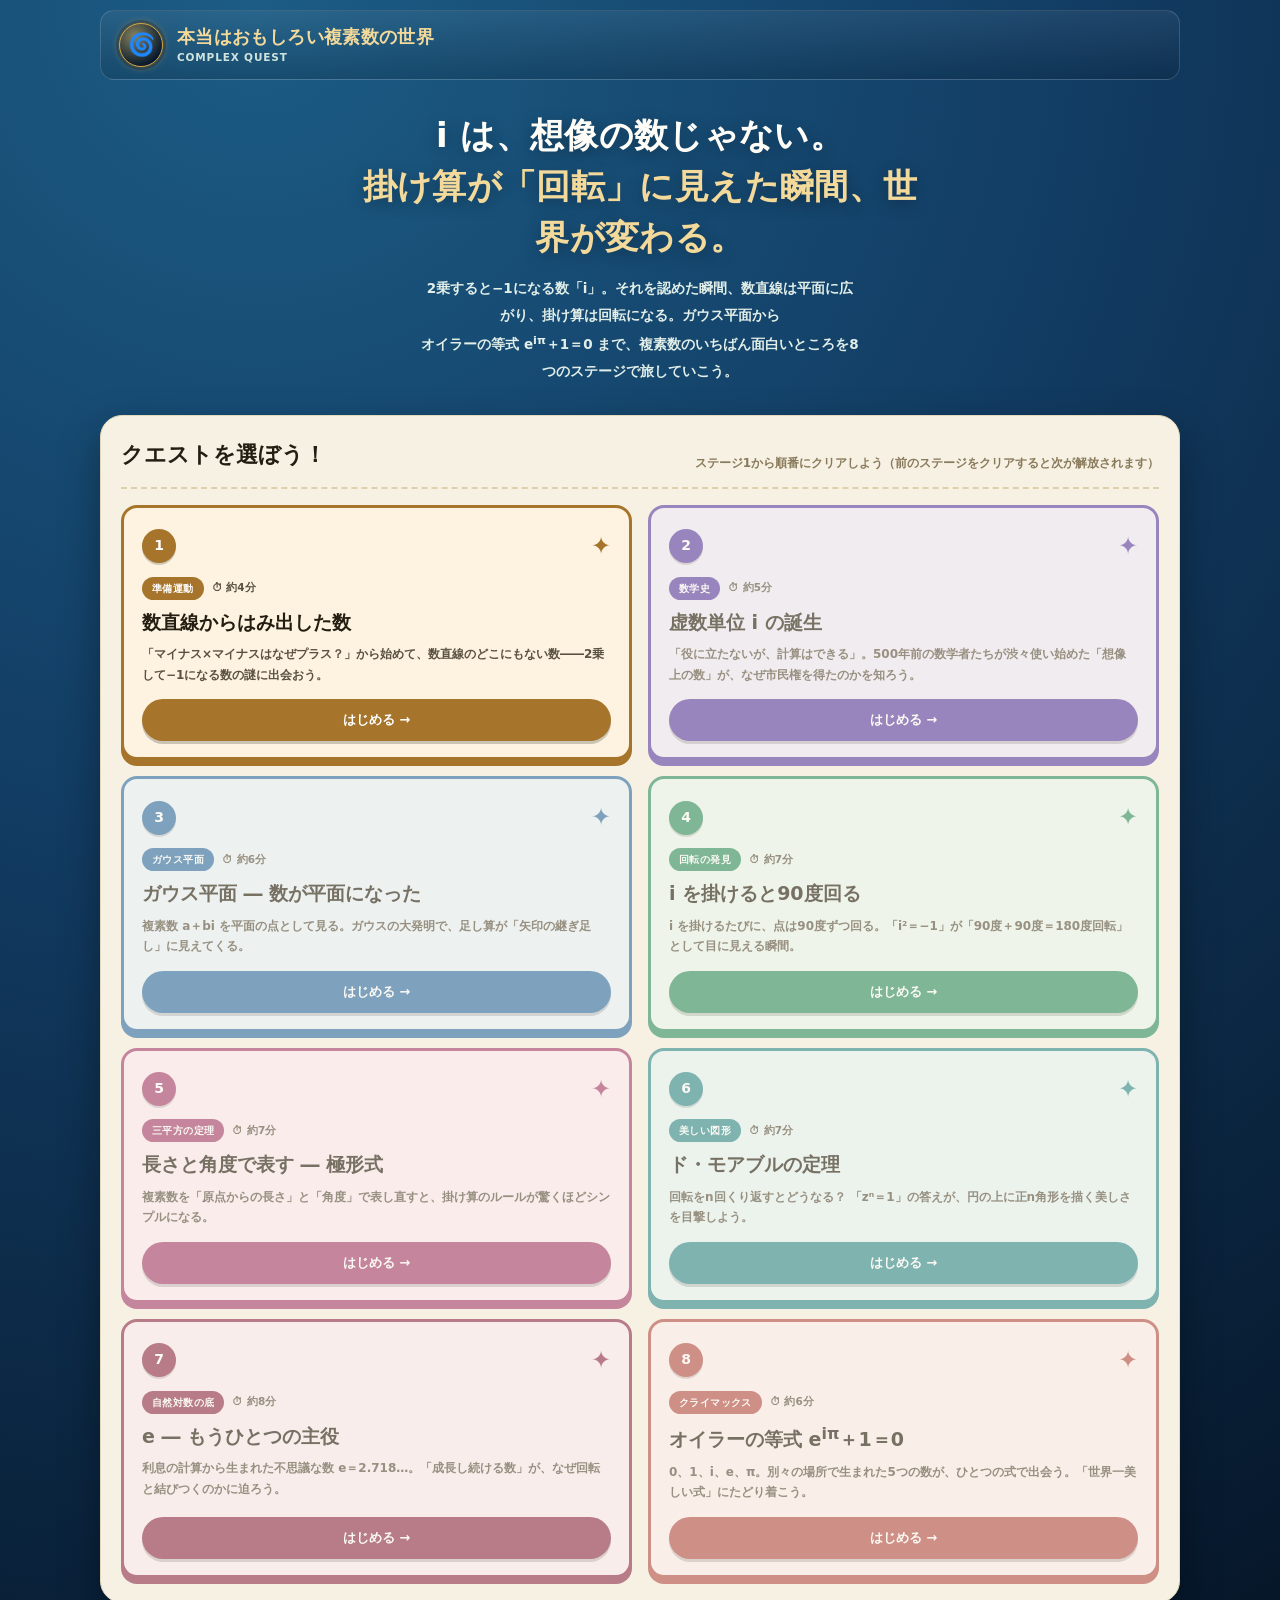
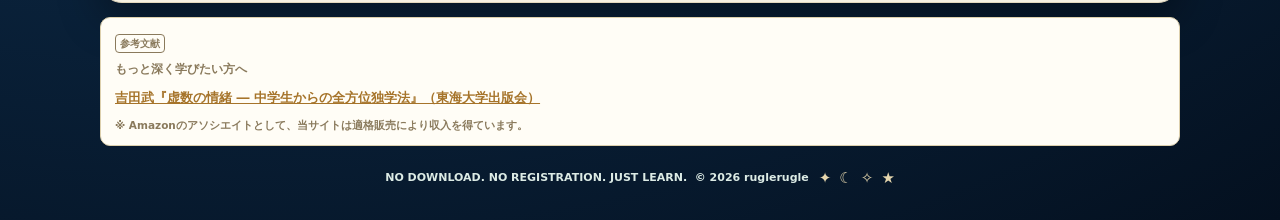
==== index.html @ 798ae855 "feat: 複素数学習ゲーム「本当はおもしろい複素数の世界」を作成 relativity-questテンプレートをベースに、ガウス平面からオイラーの等式まで 学べる全8ステージの学習サイトを実装。  " ====
<!DOCTYPE html>
<html lang="ja">
<head>
<meta charset="UTF-8">
<meta name="viewport" content="width=device-width, initial-scale=1.0">
<meta name="theme-color" content="#123c63">
<!-- Google tag (gtag.js) -->
<script async src="https://www.googletagmanager.com/gtag/js?id=G-9RTQCP2HXM"></script>
<script>
  window.dataLayer = window.dataLayer || [];
  function gtag(){dataLayer.push(arguments);}
  gtag('js', new Date());
  gtag('config', 'G-9RTQCP2HXM');
</script>
<title>本当はおもしろい複素数の世界 ― ガウス平面からオイラーの等式まで、全8ステージの無料学習ゲーム</title>
<meta name="description" content="2乗して−1になる数「i」を認めると、数は平面に広がり、掛け算は回転になる。ガウス平面からオイラーの等式 e^iπ+1=0 まで、複素数の面白さを8つのステージで学べる無料の学習サイト。ねこ博士とうさ美が案内します。">
<link rel="canonical" href="https://ruglerugle.github.io/complex-quest/">
<meta property="og:type" content="website">
<meta property="og:site_name" content="本当はおもしろい複素数の世界">
<meta property="og:locale" content="ja_JP">
<meta property="og:title" content="本当はおもしろい複素数の世界 ― 全8ステージの無料学習ゲーム">
<meta property="og:description" content="ガウス平面からオイラーの等式 e^iπ+1=0 まで、複素数の面白さを8つのステージで学べる無料の学習サイト。">
<meta property="og:url" content="https://ruglerugle.github.io/complex-quest/">
<meta property="og:image" content="https://ruglerugle.github.io/complex-quest/images/ogp.png">
<meta name="twitter:card" content="summary_large_image">
<link rel="icon" type="image/png" href="images/favicon.png">
<link rel="stylesheet" href="design-system.css">
<script type="application/ld+json">
{
  "@context": "https://schema.org",
  "@type": "LearningResource",
  "name": "本当はおもしろい複素数の世界",
  "alternateName": "COMPLEX QUEST",
  "description": "ガウス平面からオイラーの等式まで、複素数の面白さを8つのステージで学べる無料の学習サイト。",
  "url": "https://ruglerugle.github.io/complex-quest/",
  "inLanguage": "ja",
  "learningResourceType": "learning activity",
  "educationalLevel": "高校生以上（意欲のある中学生も歓迎）",
  "teaches": "複素数（虚数単位i・ガウス平面・複素数の掛け算と回転・極形式・ド・モアブルの定理・自然対数の底e・オイラーの公式・オイラーの等式）",
  "isAccessibleForFree": true,
  "author": { "@type": "Person", "name": "ruglerugle" }
}
</script>
</head>
<body>
<div class="shell">
  <nav class="topbar" aria-label="サイト情報">
    <span class="brand-badge" aria-hidden="true">🌀</span>
    <span class="brand-copy">
      <strong>本当はおもしろい複素数の世界</strong>
      <small>COMPLEX QUEST</small>
    </span>
  </nav>

  <header class="hero">
    <div class="hero-copy">
      <h1><span class="line">i は、想像の数じゃない。</span><span class="line accent">掛け算が「回転」に見えた瞬間、世界が変わる。</span></h1>
      <p>2乗すると−1になる数「i」。それを認めた瞬間、数直線は平面に広がり、掛け算は回転になる。ガウス平面から<span class="nowrap">オイラーの等式 e<sup>iπ</sup>＋1＝0</span> まで、複素数のいちばん面白いところを8つのステージで旅していこう。</p>
    </div>
  </header>

  <main>
    <section class="board" aria-labelledby="quest-heading">
      <div class="board-head">
        <div><h2 id="quest-heading">クエストを選ぼう！</h2></div>
        <p>ステージ1から順番にクリアしよう（前のステージをクリアすると次が解放されます）</p>
      </div>

      <div class="quest-grid">
        <a class="quest-card" href="stage1.html" data-stage="1" style="--accent:#a6742a;--accent-bg:#fdf3e0">
          <div class="q-top"><span class="q-num">1</span><span class="q-suit" aria-hidden="true">✦</span></div>
          <div class="q-meta"><span class="q-tag">準備運動</span><span class="q-time">⏱ 約4分</span></div>
          <div class="q-title">数直線からはみ出した数</div>
          <p class="q-desc">「マイナス×マイナスはなぜプラス？」から始めて、数直線のどこにもない数――2乗して−1になる数の謎に出会おう。</p>
          <span class="q-cta">はじめる →</span>
        </a>

        <a class="quest-card" href="stage2.html" data-stage="2" style="--accent:#5b3fa6;--accent-bg:#efe9f9">
          <div class="q-top"><span class="q-num">2</span><span class="q-suit" aria-hidden="true">✦</span></div>
          <div class="q-meta"><span class="q-tag">数学史</span><span class="q-time">⏱ 約5分</span></div>
          <div class="q-title">虚数単位 i の誕生</div>
          <p class="q-desc">「役に立たないが、計算はできる」。500年前の数学者たちが渋々使い始めた「想像上の数」が、なぜ市民権を得たのかを知ろう。</p>
          <span class="q-cta">はじめる →</span>
        </a>

        <a class="quest-card" href="stage3.html" data-stage="3" style="--accent:#2f6fa6;--accent-bg:#e8f1fa">
          <div class="q-top"><span class="q-num">3</span><span class="q-suit" aria-hidden="true">✦</span></div>
          <div class="q-meta"><span class="q-tag">ガウス平面</span><span class="q-time">⏱ 約6分</span></div>
          <div class="q-title">ガウス平面 ― 数が平面になった</div>
          <p class="q-desc">複素数 a＋bi を平面の点として見る。ガウスの大発明で、足し算が「矢印の継ぎ足し」に見えてくる。</p>
          <span class="q-cta">はじめる →</span>
        </a>

        <a class="quest-card" href="stage4.html" data-stage="4" style="--accent:#2f8f65;--accent-bg:#eaf7ef">
          <div class="q-top"><span class="q-num">4</span><span class="q-suit" aria-hidden="true">✦</span></div>
          <div class="q-meta"><span class="q-tag">回転の発見</span><span class="q-time">⏱ 約7分</span></div>
          <div class="q-title">i を掛けると90度回る</div>
          <p class="q-desc">i を掛けるたびに、点は90度ずつ回る。「i²＝−1」が「90度＋90度＝180度回転」として目に見える瞬間。</p>
          <span class="q-cta">はじめる →</span>
        </a>

        <a class="quest-card" href="stage5.html" data-stage="5" style="--accent:#a63f6f;--accent-bg:#fbe9f1">
          <div class="q-top"><span class="q-num">5</span><span class="q-suit" aria-hidden="true">✦</span></div>
          <div class="q-meta"><span class="q-tag">三平方の定理</span><span class="q-time">⏱ 約7分</span></div>
          <div class="q-title">長さと角度で表す ― 極形式</div>
          <p class="q-desc">複素数を「原点からの長さ」と「角度」で表し直すと、掛け算のルールが驚くほどシンプルになる。</p>
          <span class="q-cta">はじめる →</span>
        </a>

        <a class="quest-card" href="stage6.html" data-stage="6" style="--accent:#2f8a8f;--accent-bg:#e6f5f5">
          <div class="q-top"><span class="q-num">6</span><span class="q-suit" aria-hidden="true">✦</span></div>
          <div class="q-meta"><span class="q-tag">美しい図形</span><span class="q-time">⏱ 約7分</span></div>
          <div class="q-title">ド・モアブルの定理</div>
          <p class="q-desc">回転をn回くり返すとどうなる？ 「zⁿ＝1」の答えが、円の上に正n角形を描く美しさを目撃しよう。</p>
          <span class="q-cta">はじめる →</span>
        </a>

        <a class="quest-card" href="stage7.html" data-stage="7" style="--accent:#8f2f4f;--accent-bg:#fbecf1">
          <div class="q-top"><span class="q-num">7</span><span class="q-suit" aria-hidden="true">✦</span></div>
          <div class="q-meta"><span class="q-tag">自然対数の底</span><span class="q-time">⏱ 約8分</span></div>
          <div class="q-title">e ― もうひとつの主役</div>
          <p class="q-desc">利息の計算から生まれた不思議な数 e＝2.718…。「成長し続ける数」が、なぜ回転と結びつくのかに迫ろう。</p>
          <span class="q-cta">はじめる →</span>
        </a>

        <a class="quest-card" href="stage8.html" data-stage="8" style="--accent:#b5504a;--accent-bg:#fdefed">
          <div class="q-top"><span class="q-num">8</span><span class="q-suit" aria-hidden="true">✦</span></div>
          <div class="q-meta"><span class="q-tag">クライマックス</span><span class="q-time">⏱ 約6分</span></div>
          <div class="q-title">オイラーの等式 e<sup>iπ</sup>＋1＝0</div>
          <p class="q-desc">0、1、i、e、π。別々の場所で生まれた5つの数が、ひとつの式で出会う。「世界一美しい式」にたどり着こう。</p>
          <span class="q-cta">はじめる →</span>
        </a>

      </div>
    </section>

    <div id="book-recommend"></div>
  </main>

  <footer>
    <p>NO DOWNLOAD. NO REGISTRATION. JUST LEARN. &nbsp;© <span id="year"></span> ruglerugle</p>
    <div class="footer-suits" aria-hidden="true"><span>✦</span><span>☾</span><span>✧</span><span>★</span></div>
  </footer>
</div>

<script>
  document.getElementById("year").textContent = new Date().getFullYear();
</script>
<script src="js/progress.js"></script>
<script>CQ.initCoverPage();</script>
</body>
</html>
---- design-system.css ----
/* ============================================================
   QUEST TEMPLATE — design system
   フェルト×クリーム紙×ゴールドを基調にした、学習クエスト系サイトの
   見た目だけを抜き出した共通デザインシステム。
   クイズ判定・進捗管理・ダイアログ内容などのロジックは含まない。
   色を変えたいときは :root の変数だけ差し替えればOK。
   ============================================================ */

*,*::before,*::after{box-sizing:border-box;margin:0;padding:0}
html{-webkit-text-size-adjust:100%;text-size-adjust:100%;scroll-behavior:smooth}
html,body{max-width:100vw;overflow-x:hidden}

:root{
  /* ベース配色（複素平面カラー：深い青の海×ゴールド）。差し替えればテーマが丸ごと変わる */
  --bg1:#123c63;--bg2:#1c5c85;--bg3:#04101f;
  --paper:#f6f1e2;--paper2:#fffdf6;--ink:#241d12;--muted:#8a7a5c;--line:#ddd0ad;
  --gold:#d9a441;--gold-dark:#a6742a;--gold-light:#f3d99a;
  --felt:#155078;--felt-dark:#082238;
  --ok:#2f9e5c;--ok-bg:#e6f5ec;--ok-bd:#8fd1ab;
  --ng:#c8433f;--ng-bg:#fbe9e8;--ng-bd:#e79a97;
  --shadow:0 16px 40px rgba(0,0,0,.35);
  --r:10px;--r-lg:16px;
  --f:system-ui,-apple-system,"Hiragino Sans","Yu Gothic",sans-serif;
}

body{
  font-family:var(--f);color:var(--ink);font-weight:600;min-height:100vh;line-height:1.7;
  background:radial-gradient(circle at 20% 0%,var(--bg2) 0,var(--bg1) 40%,var(--bg3) 100%);
}
a{color:inherit}
button,a{-webkit-tap-highlight-color:transparent}

/* ==========================================================
   1. ページ共通シェル（内側ページ：ヘッダー＋サイドバー＋メイン）
   ========================================================== */
.app-shell{min-height:100vh;display:flex;flex-direction:column;gap:12px;padding:10px 12px 24px}

/* ヘッダー */
.game-header{display:flex;align-items:center;gap:18px;flex-wrap:wrap;color:#fff;padding:10px 16px;
  background:linear-gradient(180deg,rgba(255,255,255,.06),rgba(0,0,0,.14));border-radius:12px;border:1px solid rgba(255,255,255,.15)}
.brand{display:flex;flex-direction:column;gap:2px;min-width:220px}
/* brand-title の中にホームバッジ(アイコン)を入れると、それ自体がトップへ戻るボタンになる */
.brand-title{display:flex;align-items:center;gap:9px;font-size:22px;font-weight:950;letter-spacing:.02em;color:var(--gold);text-shadow:0 2px 0 rgba(0,0,0,.4)}
.brand-sub{font-size:12.5px;font-weight:800;color:#d9ece7}
.head-progress-wrap{flex:1;min-width:160px;display:flex;flex-direction:column;gap:4px}
.head-progress-label{font-size:11.5px;color:#cfe4de;font-weight:800}
.head-progress{height:14px;background:rgba(255,255,255,.18);border-radius:999px;overflow:hidden;box-shadow:inset 0 2px 4px rgba(0,0,0,.3)}
.head-progress-fill{height:100%;width:0;background:linear-gradient(90deg,#f3c47a,var(--gold-dark));border-radius:999px;transition:width .4s}
.head-reset{padding:9px 14px;border:1.5px solid rgba(255,255,255,.55);border-radius:8px;background:rgba(0,0,0,.2);color:#fff;font-size:12.5px;font-weight:800;cursor:pointer;white-space:nowrap}
.head-reset:hover{background:rgba(255,255,255,.12)}
a.head-reset{text-decoration:none;display:inline-flex;align-items:center}
/* 円形バッジ（ブランドアイコン兼トップへ戻るボタン） */
.head-reset.home-badge{width:38px;height:38px;padding:0;border-radius:50%;justify-content:center;background:radial-gradient(circle at 35% 30%, rgba(217,164,65,.5), rgba(6,24,44,1) 75%);border:1.5px solid var(--gold);box-shadow:0 0 0 3px rgba(0,0,0,.25),0 0 10px -2px var(--gold);font-size:18px}
.head-reset.home-badge:hover{box-shadow:0 0 0 3px rgba(0,0,0,.25),0 0 16px 0 var(--gold);background:rgba(0,0,0,.12);transform:translateY(-2px) scale(1.07)}
.header-actions{display:flex;align-items:center;gap:10px;margin-left:auto;flex-shrink:0}

/* レイアウト（サイドバー折りたたみ対応のオフキャンバス方式） */
.game-layout{display:grid;grid-template-columns:230px minmax(0,1fr);gap:14px;align-items:start;transition:grid-template-columns .25s ease}
.side-backdrop{display:none}

/* サイドバー */
.side-panel{background:linear-gradient(180deg,rgba(16,70,110,.92),rgba(4,22,40,.95));border:1px solid rgba(255,255,255,.16);
  border-radius:12px;box-shadow:var(--shadow);overflow:hidden;position:sticky;top:10px;transition:width .25s ease}
.side-head{padding:12px 14px;font-size:13px;font-weight:900;color:#eaf6f2;border-bottom:1px solid rgba(255,255,255,.14);
  display:flex;align-items:center;gap:8px;min-height:20px}
.side-head-text{white-space:nowrap}
.side-toggle{width:32px;height:28px;border:1px solid rgba(255,255,255,.28);border-radius:7px;background:rgba(255,255,255,.10);
  color:#eaf6f2;font-weight:950;font-size:16px;cursor:pointer;line-height:1;flex-shrink:0}
.side-list{display:flex;flex-direction:column}
.side-item{display:flex;align-items:center;gap:10px;padding:11px 14px;border-bottom:1px solid rgba(255,255,255,.09);
  color:#c8ded7;cursor:pointer;user-select:none;touch-action:manipulation;min-width:0}
.side-item:hover{background:rgba(255,255,255,.06)}
.side-item.active{background:rgba(217,164,65,.2);box-shadow:inset 3px 0 0 var(--gold)}
.side-item.locked{opacity:.45;cursor:not-allowed}
.side-icon{font-size:16px;width:20px;text-align:center;flex-shrink:0}
.side-text{min-width:0}
.side-main{font-size:12.5px;font-weight:900;line-height:1.3;color:#fff;white-space:nowrap;overflow:hidden;text-overflow:ellipsis}
.side-sub{font-size:10.5px;color:#a9c7be;margin-top:1px;white-space:nowrap;overflow:hidden;text-overflow:ellipsis}

.app-shell.side-collapsed .game-layout{grid-template-columns:64px minmax(0,1fr)}
.app-shell.side-collapsed .side-panel{width:64px}
.app-shell.side-collapsed .side-head{justify-content:center;padding:8px 6px}
.app-shell.side-collapsed .side-head-text{display:none}
.app-shell.side-collapsed .side-item{justify-content:center;padding:11px 6px}
.app-shell.side-collapsed .side-item .side-text{display:none}

@media(min-width:901px){
  .app-shell.side-collapsed .game-layout{grid-template-columns:230px minmax(0,1fr) !important}
  .app-shell.side-collapsed .side-panel{width:auto !important}
  .app-shell.side-collapsed .side-head{justify-content:space-between !important;padding:12px 14px !important}
  .app-shell.side-collapsed .side-head-text{display:block !important}
  .app-shell.side-collapsed .side-item{justify-content:flex-start !important;padding:11px 14px !important}
  .app-shell.side-collapsed .side-item .side-text{display:block !important}
}
@media(max-width:900px){
  .game-layout{grid-template-columns:64px minmax(0,1fr);gap:8px}
  .app-shell:not(.side-collapsed) .game-layout{grid-template-columns:210px minmax(0,1fr)}
  .side-panel{position:sticky;top:8px}
}
@media(max-width:700px){
  .game-layout{grid-template-columns:1fr}
  .app-shell.side-collapsed .game-layout,
  .app-shell:not(.side-collapsed) .game-layout{grid-template-columns:1fr}
  .side-panel{position:fixed;top:0;left:0;width:min(82vw,300px);height:100vh;height:100dvh;
    border-radius:0;transform:translateX(-100%);transition:transform .25s ease;
    box-shadow:10px 0 30px rgba(0,0,0,.45);overflow-y:auto;z-index:80}
  .app-shell.side-collapsed .side-panel{transform:translateX(-100%)}
  .app-shell:not(.side-collapsed) .side-panel{transform:translateX(0)}
  .side-backdrop{display:none;position:fixed;inset:0;background:rgba(6,12,18,.55);z-index:70}
  .app-shell:not(.side-collapsed) .side-backdrop{display:block}
  .game-header{padding:8px 12px}
}

/* メインエリア */
.main-area{background:var(--paper);border:1px solid #e3d8bd;border-radius:12px;padding:18px 18px 20px;box-shadow:var(--shadow);min-height:520px}
.chapter-head{margin-bottom:12px}
.chapter-badge{display:inline-block;background:linear-gradient(#e8c07f,var(--gold-dark));color:#3a2705;border-radius:7px;
  padding:4px 11px;font-size:12px;font-weight:950;letter-spacing:.02em;margin-right:8px;box-shadow:0 2px 0 rgba(0,0,0,.15)}
.chapter-title{display:inline;font-size:20px;font-weight:950;color:#1c2f2b}
.chapter-sub{font-size:13px;color:var(--muted);margin-top:4px;font-weight:700}

/* ==========================================================
   2. キャラクター対話（吹き出し）
   .dialog-avatar.mentor / .dialog-avatar.student で色分け。
   画像を使う場合は中に <img> を入れる（object-fit:contain）。
   ========================================================== */
.dialogue-scene{display:flex;flex-direction:column;gap:8px;margin:14px 0 16px}
.dialog-row{display:grid;grid-template-columns:88px minmax(0,1fr);gap:12px;align-items:stretch;border:1px solid var(--line);background:var(--paper2);border-radius:10px;padding:10px 12px;box-shadow:0 2px 0 rgba(0,0,0,.04)}
.dialog-row.right{grid-template-columns:minmax(0,1fr) 88px}
.dialog-row.right .dialog-character{order:2}
.dialog-row.right .dialog-bubble{order:1}
.dialog-character{display:flex;flex-direction:column;align-items:center;justify-content:center;gap:0;min-width:0}
.dialog-avatar{position:relative;z-index:1;width:75px;height:96px;border-radius:10px;display:flex;align-items:center;justify-content:center;font-size:34px;box-shadow:0 3px 6px rgba(0,0,0,.18);flex-shrink:0;overflow:hidden}
.dialog-avatar.mentor{background:linear-gradient(#fde3d6,#f7c2a4)}
.dialog-avatar.student{background:linear-gradient(#dcefe9,#b9dcd0)}
.dialog-avatar img{width:100%;height:100%;object-fit:contain}
.dialog-name{position:relative;z-index:2;margin-top:-8px;padding:3px 10px;border-radius:7px;color:#fff;font-weight:900;font-size:11px;line-height:1.2;box-shadow:0 2px 0 rgba(0,0,0,.16);white-space:nowrap;text-align:center}
.dialog-name.mentor{background:linear-gradient(#f0b868,#c19a3a)}
.dialog-name.student{background:linear-gradient(#5cc2ab,#2f8f78)}
.dialog-bubble{position:relative;align-self:center;background:var(--paper);border:1px solid var(--line);border-radius:12px;padding:11px 14px;color:var(--ink);font-size:14.5px;line-height:1.75;font-weight:700;min-height:56px;display:flex;flex-direction:column;justify-content:center}
.dialog-bubble::before{content:"";position:absolute;left:-10px;top:50%;transform:translateY(-50%);width:0;height:0;border-top:8px solid transparent;border-bottom:8px solid transparent;border-right:10px solid var(--line)}
.dialog-bubble::after{content:"";position:absolute;left:-8px;top:50%;transform:translateY(-50%);width:0;height:0;border-top:7px solid transparent;border-bottom:7px solid transparent;border-right:9px solid var(--paper)}
.dialog-row.right .dialog-bubble::before{left:auto;right:-10px;border-right:0;border-left:10px solid var(--line)}
.dialog-row.right .dialog-bubble::after{left:auto;right:-8px;border-right:0;border-left:9px solid var(--paper)}
@media (max-width:700px){
  .dialog-row,.dialog-row.right{grid-template-columns:70px minmax(0,1fr);padding:8px;gap:8px}
  .dialog-row.right .dialog-character{order:0}
  .dialog-row.right .dialog-bubble{order:1}
  .dialog-avatar{width:59px;height:76px;font-size:27px}
  .dialog-name{font-size:9.5px;padding:3px 7px;margin-top:-6px}
  .dialog-bubble{font-size:14px;padding:9px 11px;min-height:0}
  .dialog-row.right .dialog-bubble::before{left:-10px;right:auto;border-left:0;border-right:10px solid var(--line)}
  .dialog-row.right .dialog-bubble::after{left:-8px;right:auto;border-left:0;border-right:9px solid var(--paper)}
}

/* ==========================================================
   3. ミッションボックス／ボタン／選択肢（クイズの見た目のみ。判定ロジックは含まない）
   ========================================================== */
.mission-box{background:linear-gradient(180deg,#fff8e6,#fdefc9);border:1px solid #e3c877;border-radius:10px;padding:12px 14px;margin-bottom:14px}
.mission-label{font-size:11.5px;font-weight:950;color:#8a6614;margin-bottom:3px}
.mission-text{font-size:13.5px;color:#3a2c08;font-weight:700;line-height:1.6}
.mission-status{display:inline-block;margin-top:8px;padding:3px 11px;border-radius:999px;font-size:11.5px;font-weight:900;
  background:#eee1bd;color:#8a6614}
.mission-status.ok{background:var(--ok-bg);color:var(--ok);border:1px solid var(--ok-bd)}

/* ステージクリア演出・クリアバッジ */
.stage-clear-banner{margin:18px 0 4px;text-align:center;font-size:24px;font-weight:950;color:var(--gold-dark);letter-spacing:.04em;animation:clear-pop .5s cubic-bezier(.2,1.6,.4,1)}
@keyframes clear-pop{0%{transform:scale(.3);opacity:0}100%{transform:scale(1);opacity:1}}
.quest-card.cleared::after{content:"🏅";position:absolute;top:-12px;right:-8px;font-size:26px;filter:drop-shadow(0 2px 3px rgba(0,0,0,.3))}
@media (prefers-reduced-motion:reduce){.stage-clear-banner{animation:none}}

.stage-nav{display:flex;justify-content:flex-end;gap:10px;margin-top:18px;flex-wrap:wrap}
.btn{border:1px solid #c9bda0;background:#fff;border-radius:8px;padding:.65rem 1.2rem;font-size:13.5px;cursor:pointer;
  color:var(--ink);font-family:var(--f);font-weight:800;touch-action:manipulation;-webkit-tap-highlight-color:transparent}
.btn:hover{background:#f4efe0}
.btn:disabled{opacity:.4;cursor:not-allowed}
a.btn{text-decoration:none;display:inline-flex;align-items:center}
.btn-primary{background:linear-gradient(#d9a441,#a6742a);border-color:#8f5518;color:#fff;box-shadow:0 3px 0 #6f430f}
.btn-primary:hover{opacity:.92;background:linear-gradient(#d9a441,#a6742a)}
.btn-primary:disabled{opacity:.4;cursor:not-allowed;box-shadow:none}

.choice-list{display:flex;flex-wrap:wrap;gap:8px;margin-top:10px}
.choice-btn{border:1.5px solid #b6c9c2;background:#fff;border-radius:8px;padding:.55rem 1rem;font-size:14px;font-weight:800;
  cursor:pointer;color:#20463d;touch-action:manipulation;text-align:left}
.choice-btn:hover{background:#eef7f3}
.choice-btn.choice-ok{background:var(--ok-bg);border-color:var(--ok-bd);color:var(--ok)}
.choice-btn.choice-ng{background:var(--ng-bg);border-color:var(--ng-bd);color:var(--ng)}
/* 色だけに頼らない正誤表示（色覚特性への配慮） */
.choice-btn.choice-ok::before{content:"✓ "}
.choice-btn.choice-ng::before{content:"✗ "}
/* スクリーンリーダー専用テキスト */
.sr-only{position:absolute;width:1px;height:1px;padding:0;margin:-1px;overflow:hidden;clip:rect(0 0 0 0);white-space:nowrap;border:0}
.quiz-q{font-size:14.5px;font-weight:850;color:#1c2f2b;margin-top:4px}
.quiz-head{font-size:14px;font-weight:950;color:#1c2f2b;margin:18px 0 10px;padding-top:10px;border-top:1px dashed var(--line)}
.quiz-card{background:linear-gradient(180deg,#fff,var(--paper2));border:1px solid var(--line);border-radius:10px;padding:12px 14px;margin-bottom:10px}
.quiz-explain{margin-top:9px;font-size:13.5px;line-height:1.6;color:#3a2c08;background:#fff8e6;border:1px solid #e3c877;border-radius:8px;padding:8px 10px}

/* ==========================================================
   4.5 SVG図解ボックス（relativity-quest 独自拡張）
   ========================================================== */
.diagram-box{background:var(--paper2);border:1px solid var(--line);border-radius:12px;padding:14px;margin:16px 0;text-align:center}
.diagram-box svg{max-width:min(100%,460px);height:auto}
.diagram-caption{font-size:12.5px;color:var(--muted);margin-top:8px;font-weight:700;line-height:1.6}
.formula-box{background:#fff8e6;border:1px solid #e3c877;border-radius:10px;padding:12px 16px;margin:12px 0;font-size:14px;line-height:2.1;color:#3a2c08;font-weight:700;overflow-x:auto}
.formula-box .step{display:block}

/* ==========================================================
   5. 終了画面／外部リンク案内
   ========================================================== */
#book-recommend{margin-top:14px;background:var(--paper2);border:1px solid var(--line);border-radius:10px;padding:10px 14px;box-shadow:0 2px 0 rgba(0,0,0,.04)}
#book-recommend:empty{display:none}
.book-recommend-label{display:inline-block;font-size:10px;font-weight:900;color:var(--muted);border:1px solid var(--muted);border-radius:4px;padding:0 4px;margin:0 0 6px}
.book-recommend-body{display:flex;align-items:center;gap:12px}
.book-recommend-lead{font-size:12px;color:var(--muted);margin:0 0 4px;font-weight:700}
#book-recommend a{font-size:13px;color:var(--gold-dark);font-weight:900;text-decoration:underline}
.book-recommend-note{margin-top:7px;font-size:10.5px;color:var(--muted);font-weight:700}

.recap-list{display:flex;flex-direction:column;gap:10px;margin:4px 0 8px}
.recap-item{display:flex;align-items:flex-start;gap:12px;padding:12px 14px;background:var(--paper2);border:1px solid var(--line);border-radius:10px}
.recap-num{flex-shrink:0;width:26px;height:26px;border-radius:50%;background:linear-gradient(#d9a441,#a6742a);color:#fff;font-weight:900;font-size:12px;display:flex;align-items:center;justify-content:center;margin-top:1px}
.recap-body{font-size:13px;line-height:1.7}
.recap-title{font-weight:900;color:var(--ink)}
.recap-desc{color:var(--muted);font-weight:700}
.complete-actions{display:flex;gap:12px;flex-wrap:wrap;justify-content:center;margin-top:20px}

/* ==========================================================
   6. トップ（ポータル）ページ：ヒーロー＋クエストカード
   ========================================================== */
.shell{width:min(1080px,calc(100% - 32px));margin:0 auto;padding:10px 0 28px}

.topbar{display:flex;align-items:center;gap:14px;flex-wrap:wrap;color:#fff;padding:12px 18px;margin-bottom:16px;
  background:linear-gradient(180deg,rgba(255,255,255,.06),rgba(0,0,0,.14));border-radius:14px;border:1px solid rgba(255,255,255,.15)}
.brand-badge{width:44px;height:44px;flex-shrink:0;border-radius:50%;display:flex;align-items:center;justify-content:center;font-size:22px;
  background:radial-gradient(circle at 35% 30%,rgba(217,164,65,.55),rgba(6,24,44,1) 75%);border:1.5px solid var(--gold);
  box-shadow:0 0 0 3px rgba(0,0,0,.25),0 0 10px -2px var(--gold)}
.brand-copy{display:flex;flex-direction:column;line-height:1.25}
.brand-copy strong{font-size:18px;font-weight:900;letter-spacing:.02em;color:var(--gold-light)}
.brand-copy small{margin-top:2px;font-size:10.5px;font-weight:800;letter-spacing:.08em;color:#cfe4de}

.hero{position:relative;display:flex;align-items:flex-end;justify-content:center;gap:18px;padding:14px 10px 10px;text-align:center}
.hero-mascot{width:104px;height:auto;flex-shrink:0;filter:drop-shadow(0 10px 14px rgba(0,0,0,.35))}
.hero-copy{max-width:560px}
.hero h1{color:#fffdf7;font-size:clamp(22px,4.6vw,34px);font-weight:900;line-height:1.5;letter-spacing:.01em;
  text-shadow:0 4px 16px rgba(0,0,0,.3)}
.hero h1 .line{display:block}
.hero h1 .accent{color:var(--gold-light)}
.hero p{max-width:440px;margin:12px auto 0;color:#e2efe9;font-size:13.5px;font-weight:700;line-height:2}
.nowrap{white-space:nowrap}

.board{margin-top:20px;padding:20px 20px 24px;background:var(--paper);border:1px solid #e3d8bd;border-radius:22px;box-shadow:var(--shadow)}
.board-head{display:flex;align-items:flex-end;justify-content:space-between;gap:16px;flex-wrap:wrap;margin-bottom:16px;
  padding-bottom:14px;border-bottom:2.5px dashed var(--line)}
.board-head h2{font-size:22px;font-weight:900;color:var(--ink)}
.board-head p{font-size:12px;font-weight:700;color:var(--muted)}

.quest-grid{display:grid;grid-template-columns:repeat(2,minmax(0,1fr));gap:16px}
.quest-card{
  --accent:var(--gold-dark);--accent-bg:#fdf6e6;
  position:relative;display:flex;flex-direction:column;gap:10px;padding:18px 18px 16px;
  border-radius:var(--r-lg);border:3px solid var(--accent);background:var(--accent-bg);
  color:var(--ink);text-decoration:none;box-shadow:0 6px 0 var(--accent);
  transition:transform .16s ease,box-shadow .16s ease;
}
.quest-card:hover,.quest-card:focus-visible{transform:translateY(-3px);box-shadow:0 9px 0 var(--accent);outline:none}
.quest-card:active{transform:translateY(3px);box-shadow:0 2px 0 var(--accent)}
.quest-card.locked{opacity:.6;cursor:default;box-shadow:0 6px 0 var(--accent)}
.quest-card.locked:hover{transform:none;box-shadow:0 6px 0 var(--accent)}

.q-top{display:flex;align-items:center;gap:10px}
.q-num{width:34px;height:34px;flex-shrink:0;border-radius:50%;display:flex;align-items:center;justify-content:center;
  background:var(--accent);color:#fff;font-weight:900;font-size:14px;box-shadow:0 2px 0 rgba(0,0,0,.18)}
.q-suit{margin-left:auto;font-size:24px;color:var(--accent)}
.q-title{font-size:19px;font-weight:900;line-height:1.3}
.q-meta{display:flex;align-items:center;gap:8px;flex-wrap:wrap}
.q-tag{display:inline-block;width:fit-content;padding:3px 10px;border-radius:999px;background:var(--accent);color:#fff;
  font-size:10px;font-weight:900;letter-spacing:.04em}
.q-time{font-size:10.5px;font-weight:800;color:#5a5142}
.q-desc{font-size:12px;font-weight:700;color:#5a5142;line-height:1.7;flex:1}
.q-cta{margin-top:4px;display:inline-flex;align-items:center;justify-content:center;gap:6px;padding:10px 0;border-radius:999px;
  background:var(--accent);color:#fff;font-size:13px;font-weight:900;box-shadow:0 3px 0 rgba(0,0,0,.2)}

footer{margin-top:20px;display:flex;flex-wrap:wrap;align-items:center;justify-content:center;gap:10px;
  color:#dcebe5;font-size:11px;font-weight:700;text-align:center}
.footer-suits{display:flex;gap:8px;font-size:15px;color:#e6d7ae}

@media (max-width:780px){
  .hero-mascot{display:none}
  .hero h1{font-size:clamp(17px,5.6vw,32px)}
}
@media (max-width:760px){
  .quest-grid{grid-template-columns:1fr}
  .hero{gap:8px;padding-top:10px}
  .board{padding:16px 14px 18px;border-radius:18px}
}
@media (prefers-reduced-motion:reduce){
  html{scroll-behavior:auto}
  *,*::before,*::after{transition-duration:.01ms!important}
}
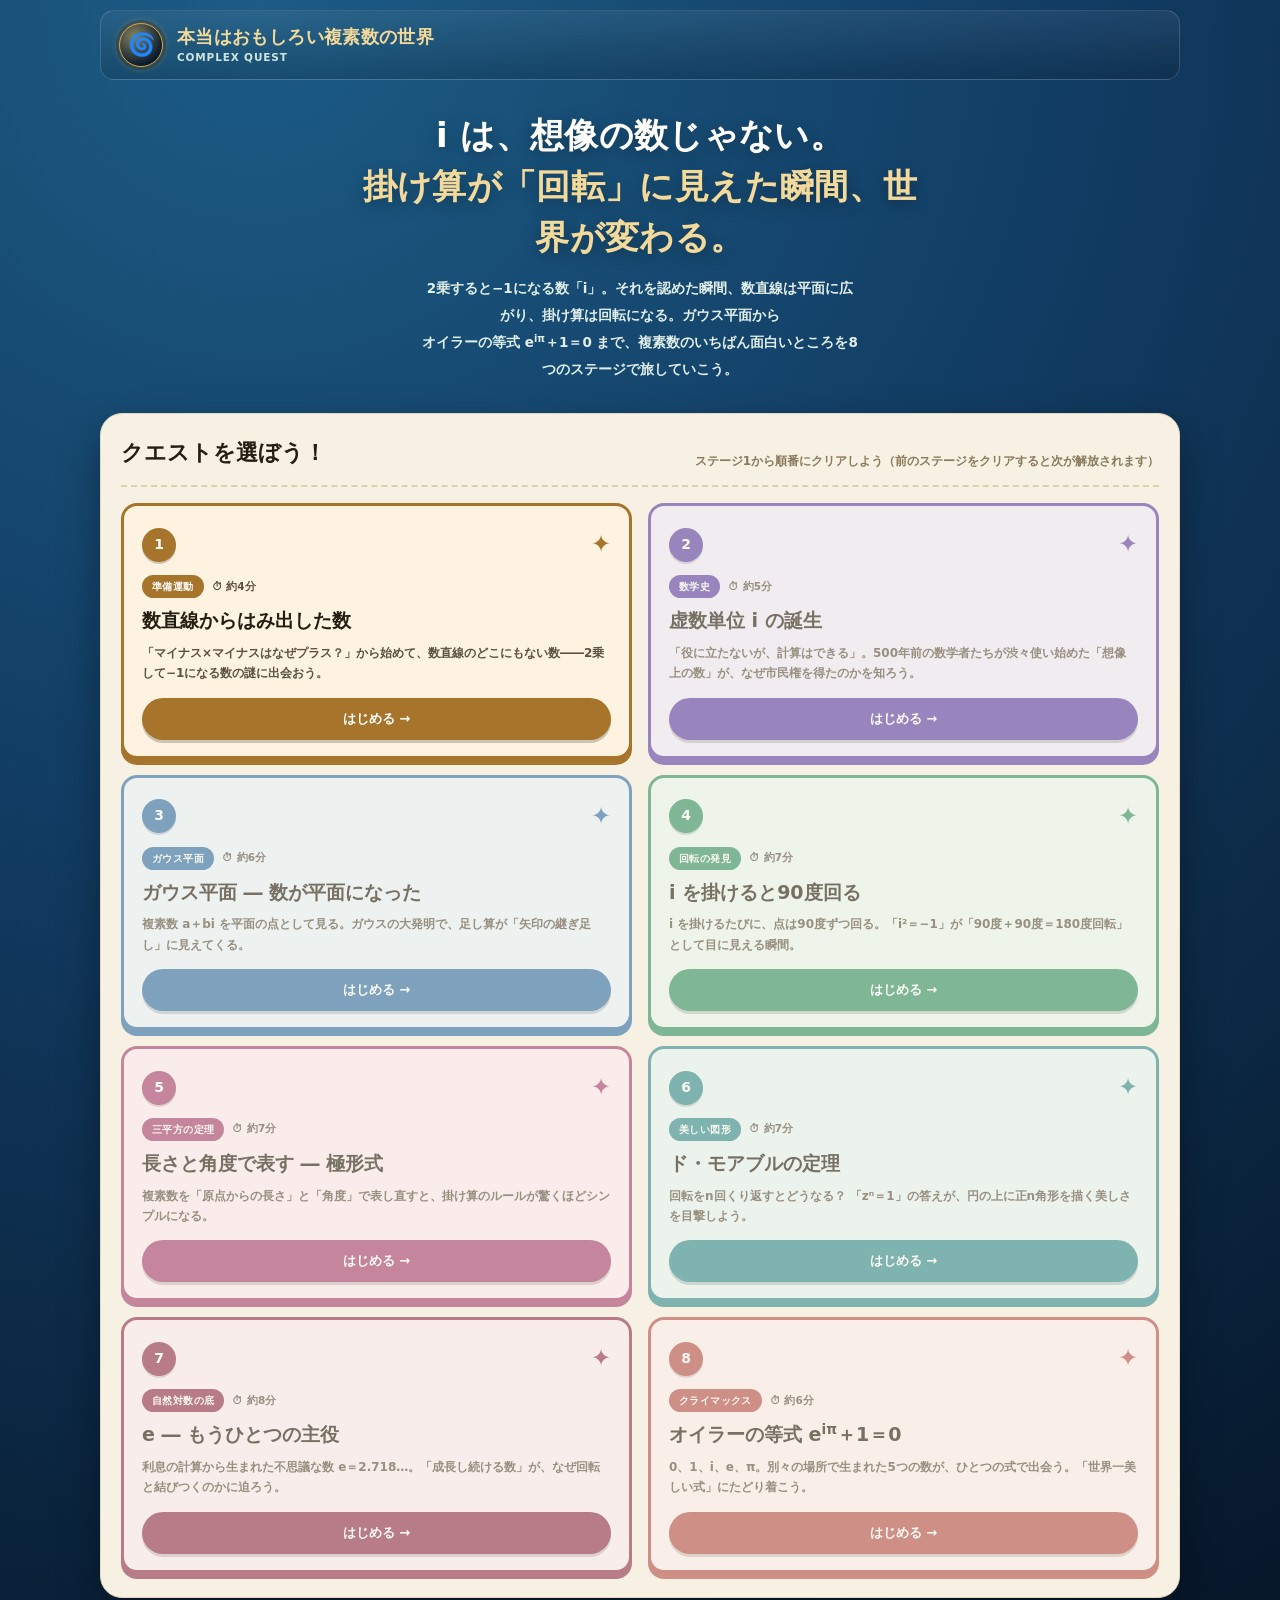
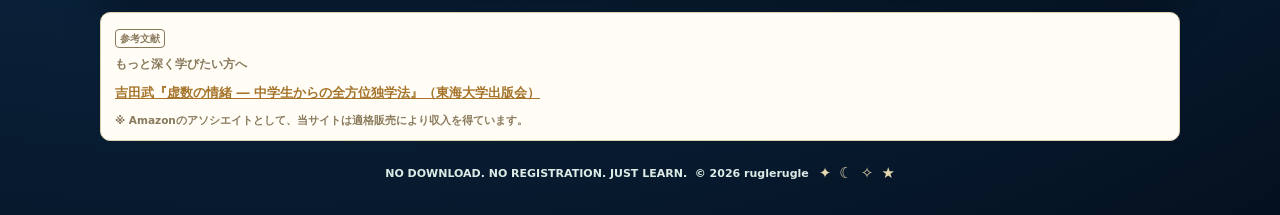
==== commit 8d3c15f1: "feat: はばたき塾共通の学習記録（my.habatakijuku.com）の sync.js を読み込む ログインしていれば進み具合を記録し、別の端末でも続きから学べるようにする。  Co-Aut" ====
--- a/index.html
+++ b/index.html
@@ -14,14 +14,14 @@
 </script>
 <title>本当はおもしろい複素数の世界 ― ガウス平面からオイラーの等式まで、全8ステージの無料学習ゲーム</title>
 <meta name="description" content="2乗して−1になる数「i」を認めると、数は平面に広がり、掛け算は回転になる。ガウス平面からオイラーの等式 e^iπ+1=0 まで、複素数の面白さを8つのステージで学べる無料の学習サイト。ねこ博士とうさ美が案内します。">
-<link rel="canonical" href="https://ruglerugle.github.io/complex-quest/">
+<link rel="canonical" href="https://complex-number.habatakijuku.com/">
 <meta property="og:type" content="website">
 <meta property="og:site_name" content="本当はおもしろい複素数の世界">
 <meta property="og:locale" content="ja_JP">
 <meta property="og:title" content="本当はおもしろい複素数の世界 ― 全8ステージの無料学習ゲーム">
 <meta property="og:description" content="ガウス平面からオイラーの等式 e^iπ+1=0 まで、複素数の面白さを8つのステージで学べる無料の学習サイト。">
-<meta property="og:url" content="https://ruglerugle.github.io/complex-quest/">
-<meta property="og:image" content="https://ruglerugle.github.io/complex-quest/images/ogp.png">
+<meta property="og:url" content="https://complex-number.habatakijuku.com/">
+<meta property="og:image" content="https://complex-number.habatakijuku.com/images/ogp.png">
 <meta name="twitter:card" content="summary_large_image">
 <link rel="icon" type="image/png" href="images/favicon.png">
 <link rel="stylesheet" href="design-system.css">
@@ -32,7 +32,7 @@
   "name": "本当はおもしろい複素数の世界",
   "alternateName": "COMPLEX QUEST",
   "description": "ガウス平面からオイラーの等式まで、複素数の面白さを8つのステージで学べる無料の学習サイト。",
-  "url": "https://ruglerugle.github.io/complex-quest/",
+  "url": "https://complex-number.habatakijuku.com/",
   "inLanguage": "ja",
   "learningResourceType": "learning activity",
   "educationalLevel": "高校生以上（意欲のある中学生も歓迎）",
@@ -148,5 +148,6 @@
 </script>
 <script src="js/progress.js"></script>
 <script>CQ.initCoverPage();</script>
+<script src="https://my.habatakijuku.com/sync.js" defer></script>
 </body>
 </html>
--- a/design-system.css
+++ b/design-system.css
@@ -50,7 +50,7 @@
 .head-reset:hover{background:rgba(255,255,255,.12)}
 a.head-reset{text-decoration:none;display:inline-flex;align-items:center}
 /* 円形バッジ（ブランドアイコン兼トップへ戻るボタン） */
-.head-reset.home-badge{width:38px;height:38px;padding:0;border-radius:50%;justify-content:center;background:radial-gradient(circle at 35% 30%, rgba(217,164,65,.5), rgba(6,24,44,1) 75%);border:1.5px solid var(--gold);box-shadow:0 0 0 3px rgba(0,0,0,.25),0 0 10px -2px var(--gold);font-size:18px}
+.head-reset.home-badge{width:38px;height:38px;flex-shrink:0;padding:0;border-radius:50%;justify-content:center;background:radial-gradient(circle at 35% 30%, rgba(217,164,65,.5), rgba(6,24,44,1) 75%);border:1.5px solid var(--gold);box-shadow:0 0 0 3px rgba(0,0,0,.25),0 0 10px -2px var(--gold);font-size:18px}
 .head-reset.home-badge:hover{box-shadow:0 0 0 3px rgba(0,0,0,.25),0 0 16px 0 var(--gold);background:rgba(0,0,0,.12);transform:translateY(-2px) scale(1.07)}
 .header-actions{display:flex;align-items:center;gap:10px;margin-left:auto;flex-shrink:0}
 
@@ -112,7 +112,7 @@
 }
 
 /* メインエリア */
-.main-area{background:var(--paper);border:1px solid #e3d8bd;border-radius:12px;padding:18px 18px 20px;box-shadow:var(--shadow);min-height:520px}
+.main-area{background:var(--paper);border:1px solid #e3d8bd;border-radius:12px;padding:18px 18px 20px;box-shadow:var(--shadow);min-height:520px;min-width:0}
 .chapter-head{margin-bottom:12px}
 .chapter-badge{display:inline-block;background:linear-gradient(#e8c07f,var(--gold-dark));color:#3a2705;border-radius:7px;
   padding:4px 11px;font-size:12px;font-weight:950;letter-spacing:.02em;margin-right:8px;box-shadow:0 2px 0 rgba(0,0,0,.15)}
@@ -137,7 +137,7 @@
 .dialog-name{position:relative;z-index:2;margin-top:-8px;padding:3px 10px;border-radius:7px;color:#fff;font-weight:900;font-size:11px;line-height:1.2;box-shadow:0 2px 0 rgba(0,0,0,.16);white-space:nowrap;text-align:center}
 .dialog-name.mentor{background:linear-gradient(#f0b868,#c19a3a)}
 .dialog-name.student{background:linear-gradient(#5cc2ab,#2f8f78)}
-.dialog-bubble{position:relative;align-self:center;background:var(--paper);border:1px solid var(--line);border-radius:12px;padding:11px 14px;color:var(--ink);font-size:14.5px;line-height:1.75;font-weight:700;min-height:56px;display:flex;flex-direction:column;justify-content:center}
+.dialog-bubble{position:relative;align-self:center;background:var(--paper);border:1px solid var(--line);border-radius:12px;padding:11px 14px;color:var(--ink);font-size:14.5px;line-height:1.75;font-weight:700;min-height:56px;align-content:center}
 .dialog-bubble::before{content:"";position:absolute;left:-10px;top:50%;transform:translateY(-50%);width:0;height:0;border-top:8px solid transparent;border-bottom:8px solid transparent;border-right:10px solid var(--line)}
 .dialog-bubble::after{content:"";position:absolute;left:-8px;top:50%;transform:translateY(-50%);width:0;height:0;border-top:7px solid transparent;border-bottom:7px solid transparent;border-right:9px solid var(--paper)}
 .dialog-row.right .dialog-bubble::before{left:auto;right:-10px;border-right:0;border-left:10px solid var(--line)}
@@ -190,6 +190,8 @@
 .choice-btn.choice-ng::before{content:"✗ "}
 /* スクリーンリーダー専用テキスト */
 .sr-only{position:absolute;width:1px;height:1px;padding:0;margin:-1px;overflow:hidden;clip:rect(0 0 0 0);white-space:nowrap;border:0}
+/* 累乗の上付き文字（行の高さを乱さない） */
+sup{font-size:.72em;line-height:0}
 .quiz-q{font-size:14.5px;font-weight:850;color:#1c2f2b;margin-top:4px}
 .quiz-head{font-size:14px;font-weight:950;color:#1c2f2b;margin:18px 0 10px;padding-top:10px;border-top:1px dashed var(--line)}
 .quiz-card{background:linear-gradient(180deg,#fff,var(--paper2));border:1px solid var(--line);border-radius:10px;padding:12px 14px;margin-bottom:10px}
@@ -201,8 +203,25 @@
 .diagram-box{background:var(--paper2);border:1px solid var(--line);border-radius:12px;padding:14px;margin:16px 0;text-align:center}
 .diagram-box svg{max-width:min(100%,460px);height:auto}
 .diagram-caption{font-size:12.5px;color:var(--muted);margin-top:8px;font-weight:700;line-height:1.6}
-.formula-box{background:#fff8e6;border:1px solid #e3c877;border-radius:10px;padding:12px 16px;margin:12px 0;font-size:14px;line-height:2.1;color:#3a2c08;font-weight:700;overflow-x:auto}
-.formula-box .step{display:block}
+.formula-box{background:#fff8e6;border:1px solid #e3c877;border-radius:10px;padding:14px 16px;margin:12px 0;font-size:14px;line-height:1.85;color:#3a2c08;font-weight:700;overflow-x:auto}
+/* 各ステップは折り返しても頭が分かるよう、ぶら下げインデント＋行間で区切る */
+.formula-box .step{display:block;margin-bottom:11px;padding-left:1.3em;text-indent:-1.3em;word-break:keep-all;overflow-wrap:break-word}
+.formula-box .step.multi{padding-left:0;text-indent:0}
+.formula-box .step.multi .item{display:inline-block;max-width:100%;padding-left:1.3em;text-indent:-1.3em;word-break:keep-all;overflow-wrap:break-word}
+.formula-box .step:last-child{margin-bottom:0}
+/* 折り返しても項目の切れ目が分かるよう、2つめ以降に区切り線を引く */
+.formula-box .step + .step{border-top:1px dashed #e6cf94;padding-top:11px}
+/* 途中で割れると読めなくなる項だけ、折り返しを禁じる */
+.formula-box .nw{white-space:nowrap}
+/* 幅の狭い画面では、見出しと式を別の行に分ける */
+.formula-box br.wbr{display:none}
+@media(max-width:480px){ .formula-box br.wbr{display:inline} }
+@media(max-width:480px){
+  .formula-box{font-size:13.5px;padding:12px 13px;line-height:1.8}
+  .formula-box .step{margin-bottom:12px}
+  .app-shell.side-collapsed{padding-left:0;padding-right:0}
+  .app-shell.side-collapsed .main-area{padding-left:8px;padding-right:8px;border-left:none;border-right:none;border-radius:0}
+}
 
 /* ==========================================================
    5. 終了画面／外部リンク案内
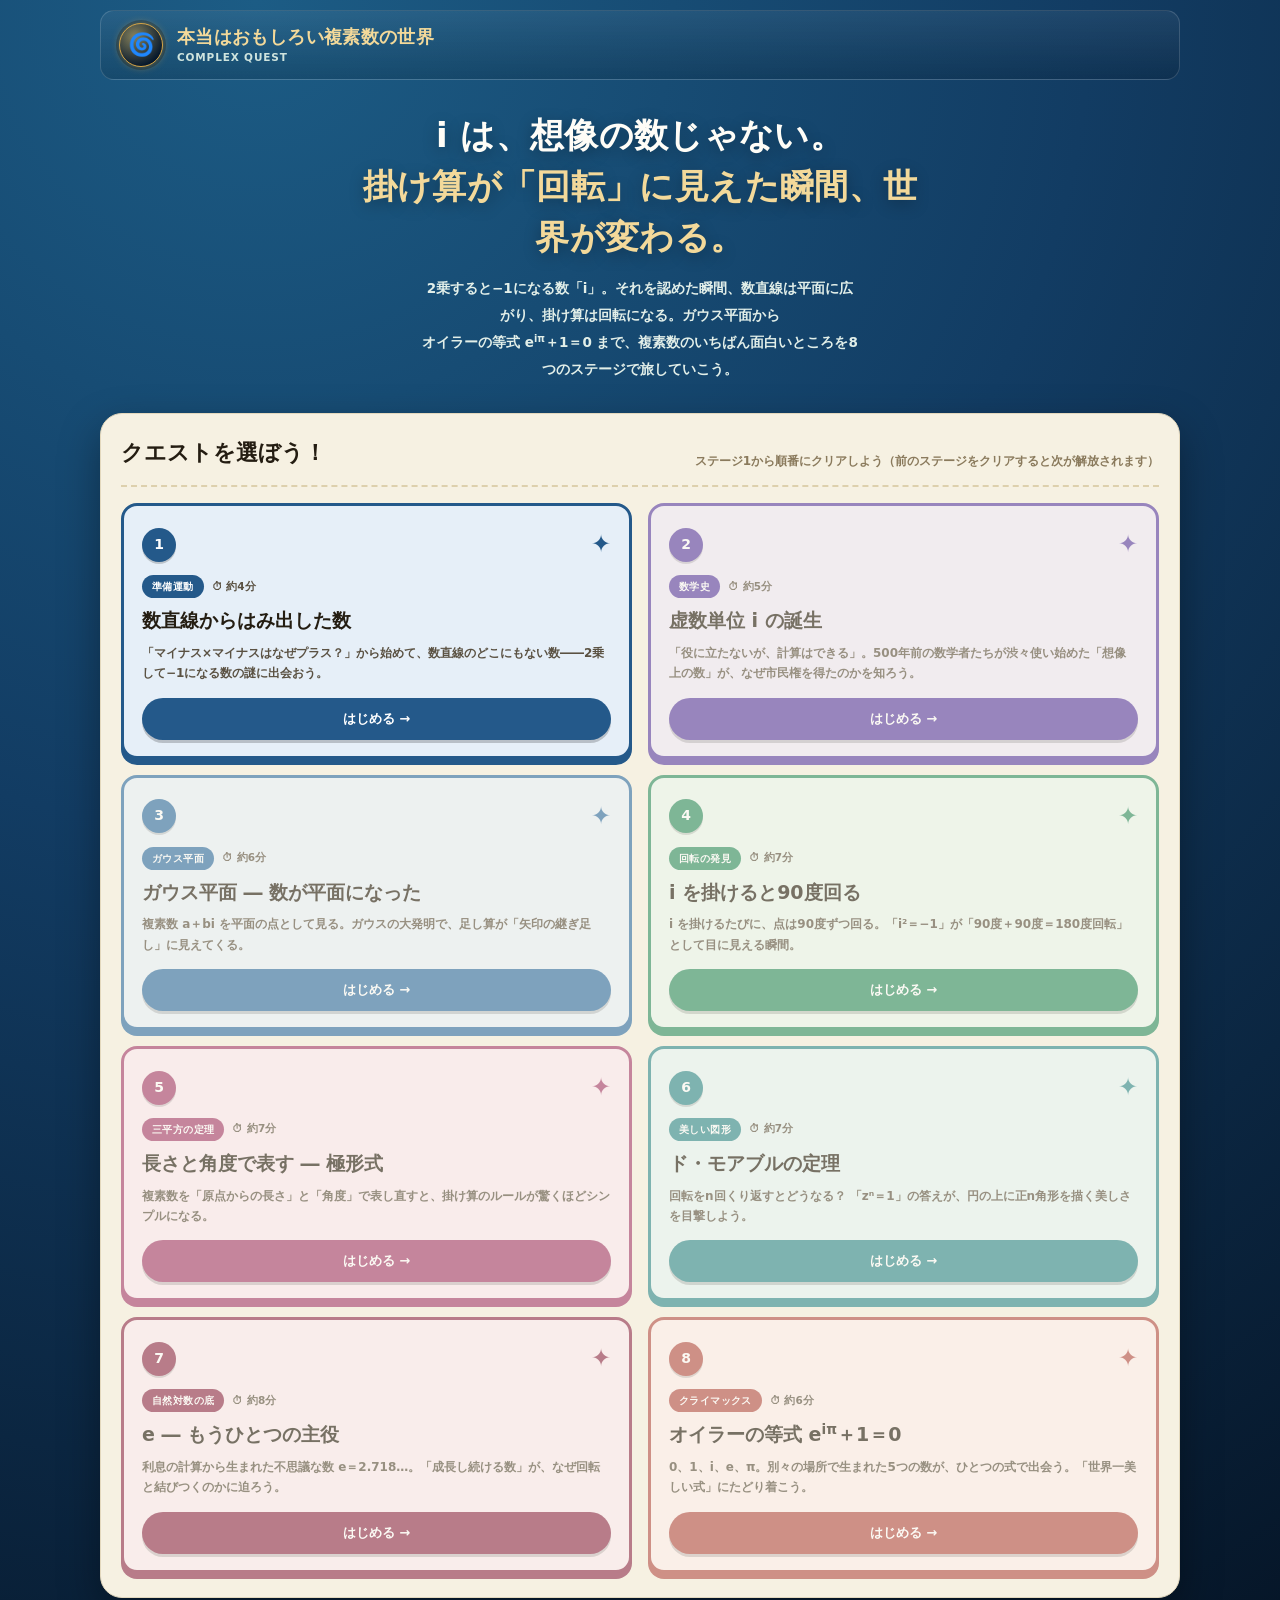
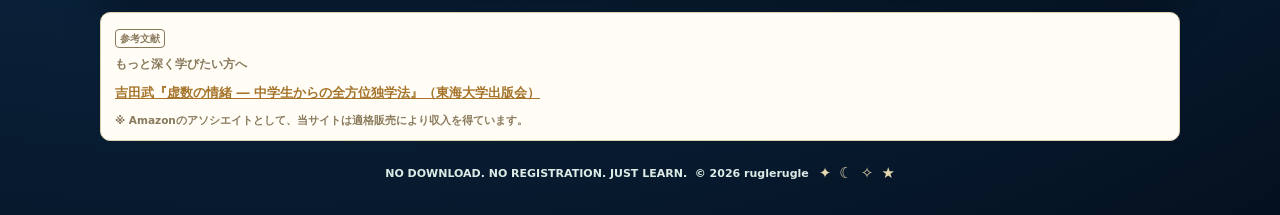
==== commit 7eb9f79b: "fix: ボタンを背景の青に合わせ、図への言及と強すぎる称賛を直す .btn-primary・.recap-num・.chapter-badge・進捗バー・表紙カード1の黄土色を背景の青系に変更。ST" ====
--- a/index.html
+++ b/index.html
@@ -67,7 +67,7 @@
       </div>
 
       <div class="quest-grid">
-        <a class="quest-card" href="stage1.html" data-stage="1" style="--accent:#a6742a;--accent-bg:#fdf3e0">
+        <a class="quest-card" href="stage1.html" data-stage="1" style="--accent:#24598a;--accent-bg:#e6eff8">
           <div class="q-top"><span class="q-num">1</span><span class="q-suit" aria-hidden="true">✦</span></div>
           <div class="q-meta"><span class="q-tag">準備運動</span><span class="q-time">⏱ 約4分</span></div>
           <div class="q-title">数直線からはみ出した数</div>
--- a/design-system.css
+++ b/design-system.css
@@ -45,7 +45,7 @@
 .head-progress-wrap{flex:1;min-width:160px;display:flex;flex-direction:column;gap:4px}
 .head-progress-label{font-size:11.5px;color:#cfe4de;font-weight:800}
 .head-progress{height:14px;background:rgba(255,255,255,.18);border-radius:999px;overflow:hidden;box-shadow:inset 0 2px 4px rgba(0,0,0,.3)}
-.head-progress-fill{height:100%;width:0;background:linear-gradient(90deg,#f3c47a,var(--gold-dark));border-radius:999px;transition:width .4s}
+.head-progress-fill{height:100%;width:0;background:linear-gradient(90deg,#cfe2f3,#24598a);border-radius:999px;transition:width .4s}
 .head-reset{padding:9px 14px;border:1.5px solid rgba(255,255,255,.55);border-radius:8px;background:rgba(0,0,0,.2);color:#fff;font-size:12.5px;font-weight:800;cursor:pointer;white-space:nowrap}
 .head-reset:hover{background:rgba(255,255,255,.12)}
 a.head-reset{text-decoration:none;display:inline-flex;align-items:center}
@@ -114,7 +114,7 @@
 /* メインエリア */
 .main-area{background:var(--paper);border:1px solid #e3d8bd;border-radius:12px;padding:18px 18px 20px;box-shadow:var(--shadow);min-height:520px;min-width:0}
 .chapter-head{margin-bottom:12px}
-.chapter-badge{display:inline-block;background:linear-gradient(#e8c07f,var(--gold-dark));color:#3a2705;border-radius:7px;
+.chapter-badge{display:inline-block;background:linear-gradient(#5b9bd0,#24598a);color:#fff;border-radius:7px;
   padding:4px 11px;font-size:12px;font-weight:950;letter-spacing:.02em;margin-right:8px;box-shadow:0 2px 0 rgba(0,0,0,.15)}
 .chapter-title{display:inline;font-size:20px;font-weight:950;color:#1c2f2b}
 .chapter-sub{font-size:13px;color:var(--muted);margin-top:4px;font-weight:700}
@@ -175,8 +175,8 @@
 .btn:hover{background:#f4efe0}
 .btn:disabled{opacity:.4;cursor:not-allowed}
 a.btn{text-decoration:none;display:inline-flex;align-items:center}
-.btn-primary{background:linear-gradient(#d9a441,#a6742a);border-color:#8f5518;color:#fff;box-shadow:0 3px 0 #6f430f}
-.btn-primary:hover{opacity:.92;background:linear-gradient(#d9a441,#a6742a)}
+.btn-primary{background:linear-gradient(#5b9bd0,#24598a);border-color:#1f4d78;color:#fff;box-shadow:0 3px 0 #163a5c}
+.btn-primary:hover{opacity:.92;background:linear-gradient(#5b9bd0,#24598a)}
 .btn-primary:disabled{opacity:.4;cursor:not-allowed;box-shadow:none}
 
 .choice-list{display:flex;flex-wrap:wrap;gap:8px;margin-top:10px}
@@ -236,7 +236,7 @@
 
 .recap-list{display:flex;flex-direction:column;gap:10px;margin:4px 0 8px}
 .recap-item{display:flex;align-items:flex-start;gap:12px;padding:12px 14px;background:var(--paper2);border:1px solid var(--line);border-radius:10px}
-.recap-num{flex-shrink:0;width:26px;height:26px;border-radius:50%;background:linear-gradient(#d9a441,#a6742a);color:#fff;font-weight:900;font-size:12px;display:flex;align-items:center;justify-content:center;margin-top:1px}
+.recap-num{flex-shrink:0;width:26px;height:26px;border-radius:50%;background:linear-gradient(#5b9bd0,#24598a);color:#fff;font-weight:900;font-size:12px;display:flex;align-items:center;justify-content:center;margin-top:1px}
 .recap-body{font-size:13px;line-height:1.7}
 .recap-title{font-weight:900;color:var(--ink)}
 .recap-desc{color:var(--muted);font-weight:700}
@@ -274,7 +274,7 @@
 
 .quest-grid{display:grid;grid-template-columns:repeat(2,minmax(0,1fr));gap:16px}
 .quest-card{
-  --accent:var(--gold-dark);--accent-bg:#fdf6e6;
+  --accent:#24598a;--accent-bg:#e6eff8;
   position:relative;display:flex;flex-direction:column;gap:10px;padding:18px 18px 16px;
   border-radius:var(--r-lg);border:3px solid var(--accent);background:var(--accent-bg);
   color:var(--ink);text-decoration:none;box-shadow:0 6px 0 var(--accent);
